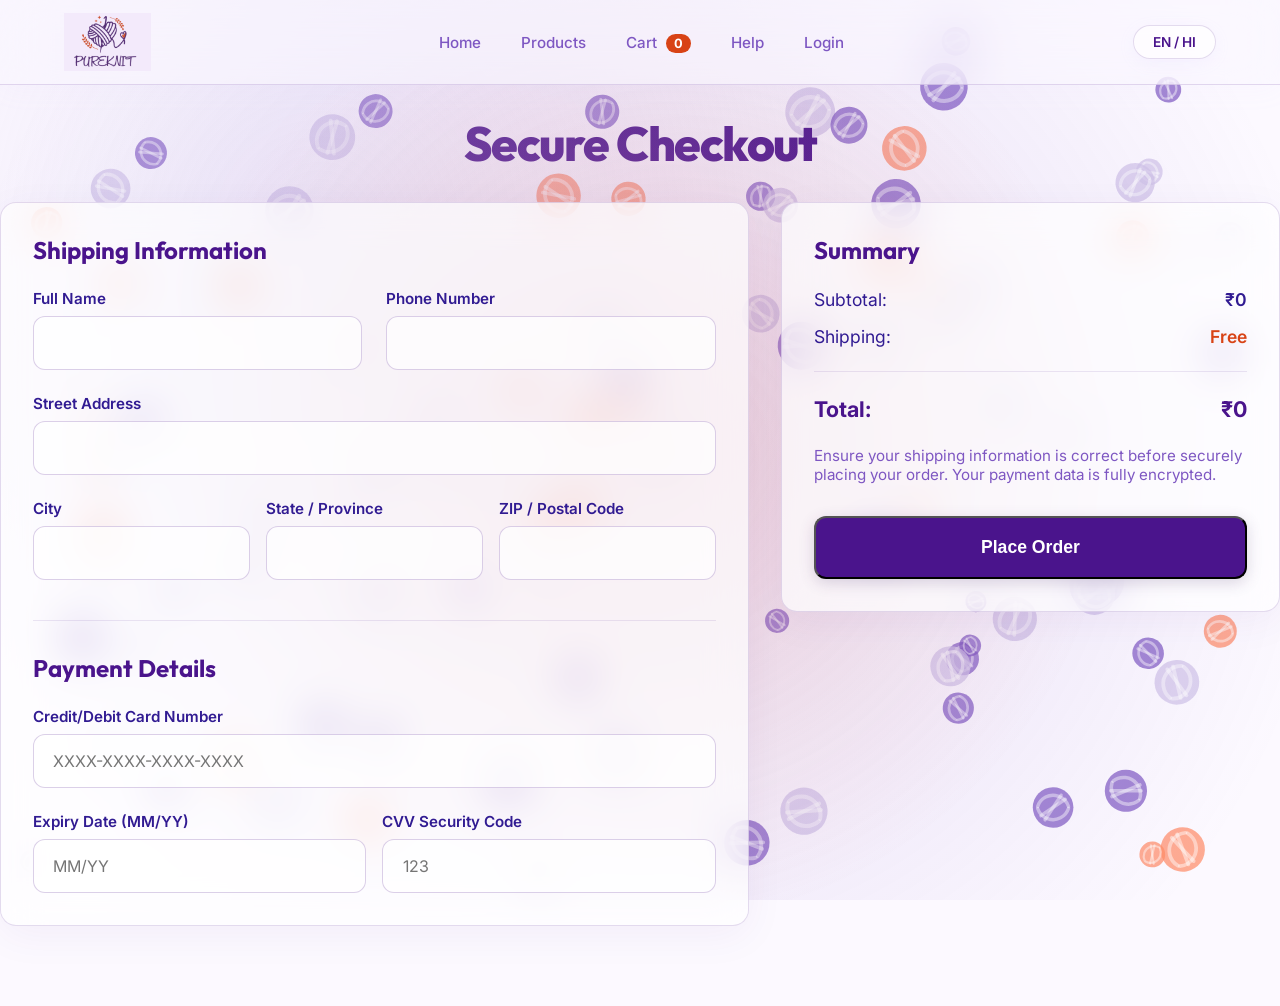
==== checkout.html @ da268388 "My first upload of PureKnit" ====
<!DOCTYPE html>
<html lang="en">
<head>
    <meta charset="UTF-8">
    <meta name="viewport" content="width=device-width, initial-scale=1.0">
    <title>PureKnit - Secure Checkout</title>
    <link rel="preconnect" href="https://fonts.googleapis.com">
    <link rel="preconnect" href="https://fonts.gstatic.com" crossorigin>
    <link href="https://fonts.googleapis.com/css2?family=Inter:wght@400;500;600&family=Outfit:wght@600;800&display=swap" rel="stylesheet">
    <link rel="stylesheet" href="style.css">
    <style>
        .checkout-grid {
            display: grid;
            grid-template-columns: 1.5fr 1fr;
            gap: 2rem;
            align-items: start;
        }
        @media(max-width: 768px) {
            .checkout-grid {
                grid-template-columns: 1fr;
            }
        }
    </style>
</head>
<body>
    <div id="glow"></div>
    <canvas id="bg-canvas"></canvas>

    <nav class="navbar">
        <a href="index.html" class="logo">
            <img src="logonew.png" alt="PureKnit Logo" title="PureKnit | Soft Hosiery Marketplace">
        </a>
        <ul class="nav-links">
            <li><a href="index.html" data-lang="nav_home">Home</a></li>
            <li><a href="products.html" data-lang="nav_products">Products</a></li>
            <li><a href="cart.html"><span data-lang="nav_cart">Cart</span> <span class="cart-badge">0</span></a></li>
            <li><a href="help.html" data-lang="nav_help">Help</a></li>
            <li><a href="login.html" data-lang="nav_login">Login</a></li>
        </ul>
        <button id="langToggleBtn" class="lang-toggle">EN / HI</button>
    </nav>

    <main class="container" style="padding-top: 2rem; padding-bottom: 5rem;">
        <h1 class="page-title" data-lang="title_checkout" style="text-align:center; margin-bottom:2rem;">Secure Checkout</h1>
        
        <form onsubmit="processCheckout(event)" class="checkout-grid">
            <div class="glass-card" style="padding: 2rem; border-radius: 16px;">
                <h3 data-lang="header_shipping" style="margin-bottom:1.5rem; font-family:'Outfit'; font-size:1.5rem; color:var(--text-heading);">Shipping Information</h3>
                
                <div class="form-group" style="display:flex; gap:1.5rem; margin-bottom:0;">
                    <div style="flex:1;">
                        <label data-lang="label_name">Full Name</label>
                        <input type="text" required style="margin-bottom:1.5rem;">
                    </div>
                    <div style="flex:1;">
                        <label data-lang="label_phone">Phone Number</label>
                        <input type="tel" required style="margin-bottom:1.5rem;">
                    </div>
                </div>
                
                <div class="form-group">
                    <label data-lang="label_address">Street Address</label>
                    <input type="text" required>
                </div>
                
                <div class="form-group" style="display:flex; gap:1rem; margin-bottom:0;">
                    <div style="flex:1;">
                        <label data-lang="label_city">City</label>
                        <input type="text" required style="margin-bottom:1.5rem;">
                    </div>
                    <div style="flex:1;">
                        <label data-lang="label_state">State / Province</label>
                        <input type="text" required style="margin-bottom:1.5rem;">
                    </div>
                    <div style="flex:1;">
                        <label data-lang="label_zip">ZIP / Postal Code</label>
                        <input type="text" required style="margin-bottom:1.5rem;">
                    </div>
                </div>

                <hr style="border:none; border-top:1px solid rgba(74,20,140,0.1); margin: 1rem 0 2rem;">

                <h3 data-lang="header_payment" style="margin-bottom:1.5rem; font-family:'Outfit'; font-size:1.5rem; color:var(--text-heading);">Payment Details</h3>
                <div class="form-group">
                    <label data-lang="label_card">Credit/Debit Card Number</label>
                    <input type="text" placeholder="XXXX-XXXX-XXXX-XXXX" required>
                </div>
                <div class="form-group" style="display:flex; gap:1rem; margin-bottom:0;">
                    <div style="flex:1;">
                        <label data-lang="label_expiry">Expiry Date (MM/YY)</label>
                        <input type="text" placeholder="MM/YY" required>
                    </div>
                    <div style="flex:1;">
                        <label data-lang="label_cvv">CVV Security Code</label>
                        <input type="password" placeholder="123" required>
                    </div>
                </div>
            </div>
            
            <div class="glass-card" style="padding: 2rem; border-radius: 16px; position: sticky; top: 120px;">
                <h3 data-lang="cart_summary" style="margin-bottom:1.5rem; font-family:'Outfit'; font-size:1.5rem; color:var(--text-heading);">Summary</h3>
                
                <div id="checkout-dynamic-summary">
                    <!-- Dynamic Summary Rendered by JS -->
                </div>

                <div style="color:var(--text-muted); margin-bottom:2rem; font-size:0.95rem;">
                    Ensure your shipping information is correct before securely placing your order. 
                    Your payment data is fully encrypted.
                </div>
                
                <div id="checkout-success" class="success-msg" style="text-align:center; padding:1.5rem; font-size:1.1rem; border-radius:12px; margin-bottom:1rem; display:none;" data-lang="msg_order_success">
                    Order Placed Successfully! Thank you.
                </div>
                <button type="submit" class="btn btn-primary" data-lang="btn_place_order" style="width:100%; border-radius:12px; padding:1.2rem; font-size:1.1rem;">Place Order</button>
            </div>
        </form>
    </main>

    <script src="script.js"></script>
</body>
</html>
---- style.css ----
:root {
  --bg-color: #fcf9ff; /* Ultra light lavender to match logo background */
  --surface: rgba(255, 255, 255, 0.7); 
  --border: rgba(74, 20, 140, 0.15); 
  --text-main: #311b92; /* Deep purple text */
  --text-heading: #4a148c; /* Strong purple headers */
  --text-muted: #7e57c2; /* Soft muted purple */
  --accent: #d84315; /* Rust Orange from the new logo */
  --accent-secondary: #ff8a65; 
  
  /* Interactive Glow Colors tweaked for new logo */
  --glow-pink: rgba(255, 138, 101, 0.2); /* Orange glow */
  --glow-purple: rgba(126, 87, 194, 0.2); /* Deep purple glow */
  --glow-mauve: rgba(209, 196, 233, 0.25); /* Lavender glow */
  
  --transition: all 0.4s cubic-bezier(0.25, 0.8, 0.25, 1);
}

* { margin: 0; padding: 0; box-sizing: border-box; }

body {
  font-family: 'Inter', sans-serif;
  background-color: var(--bg-color);
  color: var(--text-main);
  min-height: 100vh;
  display: flex;
  flex-direction: column;
  position: relative;
  overflow-x: hidden;
}

/* Interactive Soft Background Glow - Multi-Layer Pastel */
#glow {
  position: fixed;
  top: 0;
  left: 0;
  width: 100vw;
  height: 100vh;
  pointer-events: none;
  background: radial-gradient(800px circle at var(--x, 50%) var(--y, 50%), var(--glow-pink), transparent 60%),
              radial-gradient(1000px circle at calc(100vw - var(--x, 50%)) calc(100vh - var(--y, 50%)), var(--glow-purple), transparent 70%),
              radial-gradient(900px circle at calc(50vw + (var(--x, 50vw) * -0.5)) calc(50vh + (var(--y, 50vh) * -0.5)), var(--glow-mauve), transparent 60%);
  z-index: 0;
}

#bg-canvas {
  position: fixed;
  top: 0;
  left: 0;
  width: 100vw;
  height: 100vh;
  pointer-events: none;
  z-index: -1;
}

/* Navbar */
.navbar {
  display: flex;
  justify-content: space-between;
  align-items: center;
  padding: 0.5rem 5%;
  height: 85px; /* Locked height so it fits perfectly */
  position: relative;
  z-index: 10;
  background: rgba(250, 247, 255, 0.6);
  backdrop-filter: blur(25px);
  -webkit-backdrop-filter: blur(25px);
  border-bottom: 1px solid var(--border);
  box-shadow: 0 4px 30px rgba(193, 182, 255, 0.05);
}

/* Logo Fix */
.logo {
  display: flex;
  align-items: center;
  text-decoration: none;
  height: 100%;
  transition: opacity 0.3s;
}

.logo:hover {
  opacity: 0.8;
}

.logo img {
  height: 85%; /* Adjusted explicitly to fill exactly 85% of navbar height */
  width: auto;
  object-fit: contain;
  mix-blend-mode: multiply; /* Multiplies the lavender background flawlessly */
}

.nav-links {
  display: flex;
  gap: 2.5rem;
  list-style: none;
}

.nav-links li a {
  text-decoration: none;
  color: var(--text-muted);
  font-size: 0.95rem;
  font-weight: 500;
  transition: var(--transition);
  position: relative;
}

.nav-links li a::after {
  content: '';
  position: absolute;
  width: 0;
  height: 2px;
  bottom: -4px;
  left: 0;
  background-color: var(--accent);
  transition: var(--transition);
}

.nav-links li a:hover::after, .nav-links li a.active::after {
  width: 100%;
}

.nav-links li a:hover, .nav-links li a.active {
  color: var(--text-heading);
}

.lang-toggle {
  background: var(--surface);
  border: 1px solid var(--border);
  color: var(--text-heading);
  padding: 0.5rem 1.2rem;
  border-radius: 20px;
  cursor: pointer;
  font-family: 'Inter';
  font-size: 0.85rem;
  font-weight: 600;
  transition: var(--transition);
  box-shadow: 0 4px 15px rgba(193, 182, 255, 0.1);
}

.lang-toggle:hover {
  background: var(--accent);
  color: white;
  border-color: var(--accent);
  box-shadow: 0 4px 20px rgba(212, 181, 228, 0.4);
}

/* Hero Section */
.hero {
  flex: 1;
  display: flex;
  justify-content: center;
  align-items: center;
  text-align: center;
  padding: 6rem 2rem;
  z-index: 10;
  position: relative;
}

.hero-content {
  max-width: 850px;
}

.badge {
  display: inline-block;
  padding: 0.4rem 1.3rem;
  border-radius: 30px;
  border: 1px solid rgba(212, 181, 228, 0.6);
  color: var(--text-heading);
  font-size: 0.8rem;
  font-weight: 600;
  letter-spacing: 1.5px;
  text-transform: uppercase;
  margin-bottom: 2rem;
  background: rgba(255, 209, 220, 0.2);
  box-shadow: 0 4px 15px rgba(255, 209, 220, 0.3);
}

h1 {
  font-family: 'Outfit', sans-serif;
  font-size: 4.5rem;
  font-weight: 800;
  line-height: 1.1;
  margin-bottom: 1.5rem;
  letter-spacing: -1.5px;
  color: var(--text-heading);
}

.hero p {
  font-size: 1.25rem;
  color: var(--text-muted);
  margin-bottom: 3.5rem;
  max-width: 650px;
  margin-left: auto;
  margin-right: auto;
  line-height: 1.7;
}

.actions {
  display: flex;
  gap: 1.2rem;
  justify-content: center;
}

.btn {
  padding: 1rem 2.5rem;
  border-radius: 30px;
  text-decoration: none;
  font-weight: 600;
  font-size: 1rem;
  transition: var(--transition);
}

.btn-primary {
  background: var(--text-heading);
  color: #ffffff;
  box-shadow: 0 4px 15px rgba(75, 48, 107, 0.2);
}

.btn-primary:hover {
  background: #2b1d3d;
  transform: translateY(-3px);
  box-shadow: 0 8px 25px rgba(75, 48, 107, 0.3);
}

.btn-outline {
  border: 2px solid var(--border);
  color: var(--text-heading);
  background: rgba(255, 255, 255, 0.2);
  backdrop-filter: blur(5px);
}

.btn-outline:hover {
  background: var(--surface);
  border-color: var(--text-heading);
  transform: translateY(-3px);
  box-shadow: 0 8px 25px rgba(193, 182, 255, 0.15);
}

/* Features */
.features {
  padding: 2rem 5% 6rem;
  z-index: 10;
  position: relative;
}

.grid {
  display: grid;
  grid-template-columns: repeat(auto-fit, minmax(320px, 1fr));
  gap: 2.5rem;
  max-width: 1200px;
  margin: 0 auto;
}

.feature-card {
  background: var(--surface);
  border: 1px solid var(--border);
  padding: 3rem 2.5rem;
  border-radius: 24px;
  backdrop-filter: blur(20px);
  transition: var(--transition);
  text-align: left;
  box-shadow: 0 10px 40px rgba(193, 182, 255, 0.05);
}

.feature-card:hover {
  border-color: rgba(212, 181, 228, 0.6);
  transform: translateY(-8px);
  box-shadow: 0 20px 50px rgba(193, 182, 255, 0.15);
  background: rgba(255, 255, 255, 0.9);
}

.icon {
  margin-bottom: 1.5rem;
  display: inline-flex;
  padding: 1.2rem;
  border-radius: 16px;
  background: rgba(212, 181, 228, 0.15);
  color: var(--text-heading);
}

.feature-card h3 {
  font-size: 1.4rem;
  margin-bottom: 1rem;
  color: var(--text-heading);
  font-family: 'Outfit';
}

.feature-card p {
  color: var(--text-muted);
  font-size: 1.05rem;
  line-height: 1.6;
}

/* Cart Badge */
.cart-badge {
  background: var(--accent);
  color: #fff;
  padding: 0.1rem 0.5rem;
  border-radius: 12px;
  font-size: 0.8rem;
  margin-left: 5px;
  font-weight: bold;
}

/* Products Grid */
.page-header {
  padding: 8rem 2rem 4rem;
  text-align: center;
  background: transparent;
  border-bottom: none;
  margin-bottom: 2rem;
}

.page-title {
  font-size: 3rem;
  color: var(--text-heading);
  font-family: 'Outfit';
  margin-bottom: 0.5rem;
}

.products-grid {
  display: grid;
  grid-template-columns: repeat(auto-fill, minmax(280px, 1fr));
  gap: 2.5rem;
  max-width: 1200px;
  margin: 0 auto;
  padding: 0 5% 6rem;
}

.product-card {
  background: var(--surface);
  backdrop-filter: blur(20px);
  -webkit-backdrop-filter: blur(20px);
  border: 1px solid var(--border);
  border-radius: 20px;
  overflow: hidden;
  box-shadow: 0 10px 40px rgba(74, 20, 140, 0.03);
  transition: var(--transition);
  display: flex;
  flex-direction: column;
}

.product-card:hover {
  transform: translateY(-8px);
  box-shadow: 0 20px 50px rgba(74, 20, 140, 0.08);
  border-color: var(--accent);
  background: rgba(255, 255, 255, 0.9);
}

.product-card img {
  width: 100%;
  height: 250px;
  object-fit: cover;
  border-bottom: 1px solid var(--border);
}

.product-info {
  padding: 1.5rem;
  text-align: center;
  display: flex;
  flex-direction: column;
  flex: 1;
}

.product-info h3 {
  font-family: 'Outfit';
  font-size: 1.25rem;
  color: var(--text-heading);
  margin-bottom: 0.5rem;
}

.product-info .price {
  font-size: 1.4rem;
  font-weight: 700;
  color: var(--accent);
  margin-bottom: 1.5rem;
}

.product-info .btn {
  margin-top: auto;
  width: 100%;
  border-radius: 12px;
  padding: 0.8rem;
  cursor: pointer;
  border: none;
}

/* Product Details Page */
.product-details-layout {
  display: flex;
  flex-direction: column;
  gap: 4rem;
  max-width: 1200px;
  margin: 6rem auto;
  padding: 0 5%;
  position: relative;
  z-index: 5;
}

@media(min-width: 768px) {
  .product-details-layout {
    flex-direction: row;
    align-items: flex-start;
  }
}

.product-image-wrapper {
  flex: 1;
  background: var(--surface);
  backdrop-filter: blur(20px);
  -webkit-backdrop-filter: blur(20px);
  border: 1px solid var(--border);
  border-radius: 24px;
  overflow: hidden;
  box-shadow: 0 10px 40px rgba(74, 20, 140, 0.05);
}

.product-image-large {
  width: 100%;
  height: auto;
  min-height: 400px;
  max-height: 600px;
  object-fit: cover;
  display: block;
}

.product-details-content {
  flex: 1;
  padding: 1rem 0;
}

.product-details-content h1 {
  font-size: 3.5rem;
  font-family: 'Outfit';
  color: var(--text-heading);
  margin-bottom: 1rem;
  line-height: 1.1;
}

.price-large {
  font-size: 2.2rem;
  font-weight: 700;
  color: var(--accent);
  margin-bottom: 1.5rem;
}

.product-description {
  font-size: 1.2rem;
  color: var(--text-muted);
  line-height: 1.7;
  margin-bottom: 2.5rem;
}

.product-details-content .actions {
  display: flex;
  gap: 1.5rem;
  flex-wrap: wrap;
  justify-content: flex-start;
}

/* Card Layout */
.cart-layout {
  display: flex;
  flex-direction: column;
  gap: 3rem;
  max-width: 1200px;
  margin: 4rem auto;
  padding: 0 5%;
  position: relative;
  z-index: 5;
}

@media(min-width: 900px) {
  .cart-layout {
    flex-direction: row;
    align-items: flex-start;
  }
}

.cart-main {
  flex: 2;
}

.cart-sidebar {
  flex: 1;
  position: sticky;
  top: 100px;
}

/* Cart Items */
.cart-items-list {
  background: var(--surface);
  backdrop-filter: blur(20px);
  -webkit-backdrop-filter: blur(20px);
  border: 1px solid var(--border);
  border-radius: 24px;
  padding: 2rem;
  box-shadow: 0 10px 40px rgba(74, 20, 140, 0.05);
  display: flex;
  flex-direction: column;
  gap: 1.5rem;
}

.cart-item {
  display: flex;
  align-items: center;
  gap: 1.5rem;
  padding-bottom: 1.5rem;
  border-bottom: 1px solid rgba(74, 20, 140, 0.1);
}

.cart-item:last-child {
  border-bottom: none;
  padding-bottom: 0;
}

.cart-item-img {
  width: 100px;
  height: 100px;
  border-radius: 16px;
  object-fit: cover;
  transition: transform 0.3s;
}

.cart-item-img:hover {
  transform: scale(1.05);
}

.cart-item-details {
  flex: 1;
}

.cart-item-details h4 {
  font-size: 1.2rem;
  color: var(--text-heading);
  margin-bottom: 0.4rem;
  font-family: 'Outfit';
}

.cart-item-actions {
  display: flex;
  align-items: center;
  gap: 1rem;
  background: rgba(74, 20, 140, 0.05);
  padding: 0.4rem 1rem;
  border-radius: 20px;
  border: 1px solid var(--border);
}

.cart-item-actions button {
  background: transparent;
  border: none;
  font-size: 1.3rem;
  cursor: pointer;
  color: var(--text-heading);
  font-weight: bold;
  padding: 0 0.5rem;
  transition: transform 0.2s, color 0.3s;
}

.cart-item-actions button:hover {
  transform: scale(1.3);
  color: var(--accent);
}

.cart-item-total {
  font-weight: 800;
  font-size: 1.2rem;
  color: var(--accent);
  width: 120px;
  text-align: right;
}

.remove-btn {
  background: transparent;
  border: none;
  color: #ff5252;
  cursor: pointer;
  font-size: 1.3rem;
  padding: 0.5rem;
  transition: transform 0.2s;
  opacity: 0.7;
}

.remove-btn:hover {
  transform: scale(1.3) rotate(90deg);
  opacity: 1;
}

/* Summary Box */
.summary-box {
  background: var(--surface);
  backdrop-filter: blur(20px);
  -webkit-backdrop-filter: blur(20px);
  border: 1px solid var(--border);
  border-radius: 24px;
  padding: 2.5rem 2rem;
  box-shadow: 0 10px 40px rgba(74, 20, 140, 0.05);
}

.summary-box h3 {
  font-family: 'Outfit';
  font-size: 1.8rem;
  color: var(--text-heading);
  margin-bottom: 1.5rem;
}

.summary-row {
  display: flex;
  justify-content: space-between;
  margin-bottom: 1rem;
  color: var(--text-main);
  font-size: 1.1rem;
}

/* Support Page Styles */
.glass-card {
  background: var(--surface);
  backdrop-filter: blur(20px);
  -webkit-backdrop-filter: blur(20px);
  border: 1px solid var(--border);
  border-radius: 24px;
  padding: 3rem 2.5rem;
  box-shadow: 0 10px 40px rgba(74, 20, 140, 0.05);
  text-align: left;
}

.contact-method {
  margin-bottom: 1.5rem;
  padding: 1.5rem;
  background: rgba(255, 255, 255, 0.5);
  border-radius: 16px;
  border: 1px solid rgba(74, 20, 140, 0.1);
  transition: transform 0.3s;
}

.contact-method:hover {
  transform: translateY(-5px);
  background: rgba(255, 255, 255, 0.8);
}

.contact-method h4 {
  color: var(--text-muted);
  font-size: 0.95rem;
  text-transform: uppercase;
  letter-spacing: 1px;
  margin-bottom: 0.5rem;
}

.contact-method p {
  color: var(--text-main);
  font-size: 1.25rem;
  font-weight: 500;
  margin: 0;
  line-height: 1.6;
}

.faq-item {
  margin-bottom: 1.5rem;
}

.faq-item h5 {
  font-size: 1.1rem;
  color: var(--text-heading);
  margin-bottom: 0.5rem;
}

.faq-item p {
  color: var(--text-muted);
  font-size: 1rem;
  line-height: 1.6;
}

@media (max-width: 768px) {
  .cart-item {
    flex-wrap: wrap;
  }
  .cart-item-total {
    text-align: left;
    width: auto;
  }
    h1 { font-size: 3rem; }
    .nav-links { display: none; }
    .hero { padding: 3rem 1.5rem; }
}

/* Authentication Interface */
.auth-layout {
  display: flex;
  justify-content: center;
  align-items: center;
  min-height: 70vh;
  position: relative;
  z-index: 5;
  padding: 4rem 5%;
}

.auth-container {
  background: var(--surface);
  backdrop-filter: blur(20px);
  -webkit-backdrop-filter: blur(20px);
  border: 1px solid var(--border);
  border-radius: 24px;
  width: 100%;
  max-width: 480px;
  padding: 3rem 2.5rem;
  box-shadow: 0 10px 40px rgba(74, 20, 140, 0.05);
}

.auth-tabs {
  display: flex;
  gap: 1.5rem;
  margin-bottom: 2rem;
  border-bottom: 2px solid rgba(74, 20, 140, 0.1);
  padding-bottom: 1rem;
}

.auth-tab {
  background: transparent;
  border: none;
  font-size: 1.2rem;
  font-family: 'Outfit';
  color: var(--text-muted);
  cursor: pointer;
  padding: 0.5rem 1rem;
  transition: var(--transition);
  position: relative;
}

.auth-tab:hover {
  color: var(--text-main);
}

.auth-tab.active {
  color: var(--text-heading);
}

.auth-tab.active::after {
  content: '';
  position: absolute;
  bottom: -18px;
  left: 0;
  width: 100%;
  height: 3px;
  background: var(--accent);
  border-radius: 3px;
}

.auth-form {
  display: none;
}

.auth-form.active {
  display: block;
  animation: fadeIn 0.4s ease forwards;
}

@keyframes fadeIn {
  from { opacity: 0; transform: translateY(10px); }
  to { opacity: 1; transform: translateY(0); }
}

.auth-form h2 {
  font-size: 2.2rem;
  font-family: 'Outfit';
  color: var(--text-heading);
  margin-bottom: 0.5rem;
}

.auth-form p {
  color: var(--text-muted);
  margin-bottom: 2rem;
  font-size: 1.05rem;
}

.form-group {
  margin-bottom: 1.5rem;
  text-align: left;
}

.form-group label {
  display: block;
  font-size: 0.95rem;
  font-weight: 600;
  color: var(--text-main);
  margin-bottom: 0.5rem;
}

.form-group input {
  width: 100%;
  padding: 1rem 1.2rem;
  border-radius: 12px;
  border: 1px solid rgba(74, 20, 140, 0.2);
  background: rgba(255,255,255,0.7);
  font-family: 'Inter';
  font-size: 1rem;
  transition: var(--transition);
}

.form-group input:focus {
  outline: none;
  border-color: var(--accent);
  box-shadow: 0 0 0 3px rgba(216, 67, 21, 0.1);
  background: #fff;
}

.error-msg {
  color: #ff5252;
  font-size: 0.95rem;
  background: rgba(255,82,82,0.1);
  padding: 0.8rem;
  border-radius: 8px;
  margin-bottom: 1rem;
  display: none;
  font-weight: 500;
}

.success-msg {
  color: #1b5e20;
  background: rgba(76,175,80,0.1);
  font-size: 0.95rem;
  padding: 0.8rem;
  border-radius: 8px;
  margin-bottom: 1rem;
  display: none;
  font-weight: 500;
}
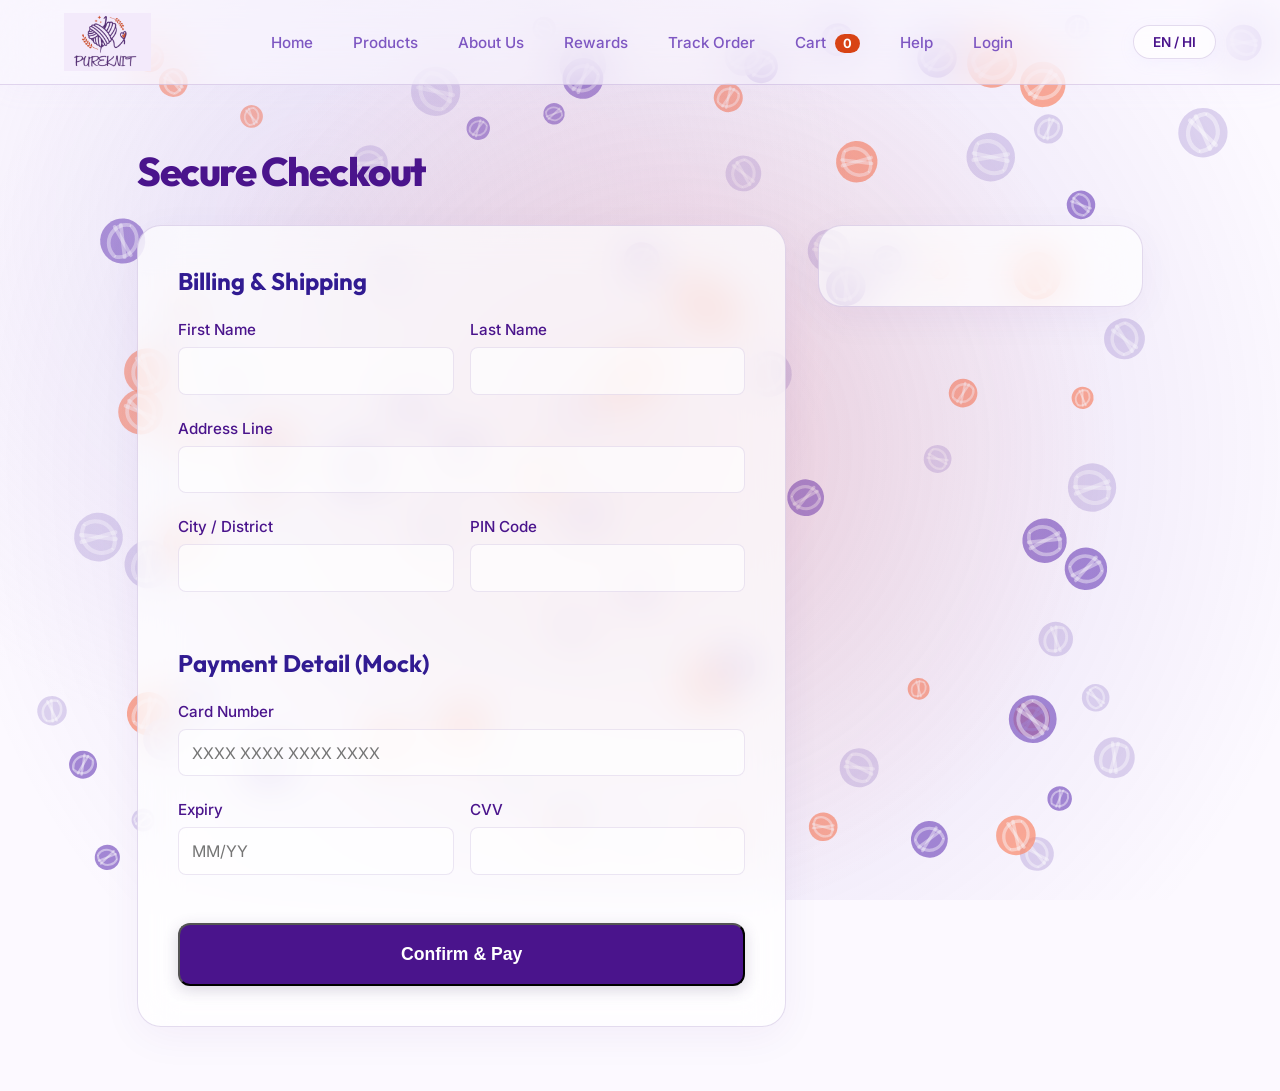
==== commit fbe15750: "Update project assets and marketplace features" ====
--- a/checkout.html
+++ b/checkout.html
@@ -3,7 +3,7 @@
 <head>
     <meta charset="UTF-8">
     <meta name="viewport" content="width=device-width, initial-scale=1.0">
-    <title>PureKnit - Secure Checkout</title>
+    <title>PureKnit - Checkout</title>
     <link rel="preconnect" href="https://fonts.googleapis.com">
     <link rel="preconnect" href="https://fonts.gstatic.com" crossorigin>
     <link href="https://fonts.googleapis.com/css2?family=Inter:wght@400;500;600&family=Outfit:wght@600;800&display=swap" rel="stylesheet">
@@ -11,11 +11,54 @@
     <style>
         .checkout-grid {
             display: grid;
-            grid-template-columns: 1.5fr 1fr;
+            grid-template-columns: 2fr 1fr;
             gap: 2rem;
-            align-items: start;
+            margin-top: 2rem;
         }
-        @media(max-width: 768px) {
+        .form-group {
+            margin-bottom: 1.5rem;
+        }
+        .form-group label {
+            display: block;
+            margin-bottom: 0.5rem;
+            color: var(--text-heading);
+            font-weight: 500;
+        }
+        .form-group input, .form-group select {
+            width: 100%;
+            padding: 0.8rem;
+            border-radius: 8px;
+            border: 1px solid rgba(74,20,140,0.1);
+            background: rgba(255,255,255,0.6);
+            font-family: 'Inter', sans-serif;
+            color: var(--text-main);
+            outline: none;
+            transition: border-color 0.2s;
+        }
+        .form-group input:focus {
+            border-color: var(--accent);
+        }
+        .success-modal {
+            display: none;
+            position: fixed;
+            top: 50%; left: 50%;
+            transform: translate(-50%, -50%);
+            background: white;
+            padding: 3rem;
+            border-radius: 20px;
+            box-shadow: 0 10px 40px rgba(74,20,140,0.2);
+            z-index: 1000;
+            text-align: center;
+        }
+        .modal-overlay {
+            display: none;
+            position: fixed;
+            top: 0; left: 0; right: 0; bottom: 0;
+            background: rgba(0,0,0,0.4);
+            backdrop-filter: blur(4px);
+            z-index: 999;
+        }
+        @media (max-width: 768px) {
             .checkout-grid {
                 grid-template-columns: 1fr;
             }
@@ -28,11 +71,14 @@
 
     <nav class="navbar">
         <a href="index.html" class="logo">
-            <img src="logonew.png" alt="PureKnit Logo" title="PureKnit | Soft Hosiery Marketplace">
+            <img src="assets/logonew.png" alt="PureKnit Logo" title="PureKnit | Soft Hosiery Marketplace">
         </a>
         <ul class="nav-links">
             <li><a href="index.html" data-lang="nav_home">Home</a></li>
             <li><a href="products.html" data-lang="nav_products">Products</a></li>
+            <li><a href="about.html" data-lang="nav_about">About Us</a></li>
+            <li><a href="rewards.html" data-lang="nav_rewards">Rewards</a></li>
+            <li><a href="tracking.html" data-lang="nav_tracking">Track Order</a></li>
             <li><a href="cart.html"><span data-lang="nav_cart">Cart</span> <span class="cart-badge">0</span></a></li>
             <li><a href="help.html" data-lang="nav_help">Help</a></li>
             <li><a href="login.html" data-lang="nav_login">Login</a></li>
@@ -40,82 +86,71 @@
         <button id="langToggleBtn" class="lang-toggle">EN / HI</button>
     </nav>
 
-    <main class="container" style="padding-top: 2rem; padding-bottom: 5rem;">
-        <h1 class="page-title" data-lang="title_checkout" style="text-align:center; margin-bottom:2rem;">Secure Checkout</h1>
+    <main class="container support-layout" style="max-width: 1100px; margin: 4rem auto; position:relative; z-index:5;">
+        <h1 style="font-family:'Outfit'; font-size:2.5rem; color:var(--text-heading); margin-bottom:1rem;" data-lang="checkout_title">Secure Checkout</h1>
         
-        <form onsubmit="processCheckout(event)" class="checkout-grid">
-            <div class="glass-card" style="padding: 2rem; border-radius: 16px;">
-                <h3 data-lang="header_shipping" style="margin-bottom:1.5rem; font-family:'Outfit'; font-size:1.5rem; color:var(--text-heading);">Shipping Information</h3>
-                
-                <div class="form-group" style="display:flex; gap:1.5rem; margin-bottom:0;">
-                    <div style="flex:1;">
-                        <label data-lang="label_name">Full Name</label>
-                        <input type="text" required style="margin-bottom:1.5rem;">
+        <div class="checkout-grid">
+            <div class="glass-card" style="padding: 2.5rem;">
+                <h2 style="font-family:'Outfit'; margin-bottom: 1.5rem;" data-lang="checkout_billing">Billing & Shipping</h2>
+                <form id="checkout-form" onsubmit="handlePaymentSubmit(event)">
+                    <div style="display:grid; grid-template-columns: 1fr 1fr; gap: 1rem;">
+                        <div class="form-group">
+                            <label data-lang="checkout_fname">First Name</label>
+                            <input type="text" required>
+                        </div>
+                        <div class="form-group">
+                            <label data-lang="checkout_lname">Last Name</label>
+                            <input type="text" required>
+                        </div>
                     </div>
-                    <div style="flex:1;">
-                        <label data-lang="label_phone">Phone Number</label>
-                        <input type="tel" required style="margin-bottom:1.5rem;">
+                    <div class="form-group">
+                        <label data-lang="checkout_address">Address Line</label>
+                        <input type="text" required>
                     </div>
-                </div>
-                
-                <div class="form-group">
-                    <label data-lang="label_address">Street Address</label>
-                    <input type="text" required>
-                </div>
-                
-                <div class="form-group" style="display:flex; gap:1rem; margin-bottom:0;">
-                    <div style="flex:1;">
-                        <label data-lang="label_city">City</label>
-                        <input type="text" required style="margin-bottom:1.5rem;">
+                    <div style="display:grid; grid-template-columns: 1fr 1fr; gap: 1rem;">
+                        <div class="form-group">
+                            <label data-lang="checkout_city">City / District</label>
+                            <input type="text" required>
+                        </div>
+                        <div class="form-group">
+                            <label data-lang="checkout_pin">PIN Code</label>
+                            <input type="text" pattern="[0-9]{5,6}" title="Valid Postal/PIN code" required>
+                        </div>
                     </div>
-                    <div style="flex:1;">
-                        <label data-lang="label_state">State / Province</label>
-                        <input type="text" required style="margin-bottom:1.5rem;">
+
+                    <h2 style="font-family:'Outfit'; margin-top: 2rem; margin-bottom: 1.5rem;" data-lang="checkout_payment">Payment Detail (Mock)</h2>
+                    <div class="form-group">
+                        <label data-lang="checkout_card">Card Number</label>
+                        <input type="text" placeholder="XXXX XXXX XXXX XXXX" pattern="[0-9\s]+" required>
                     </div>
-                    <div style="flex:1;">
-                        <label data-lang="label_zip">ZIP / Postal Code</label>
-                        <input type="text" required style="margin-bottom:1.5rem;">
+                    <div style="display:grid; grid-template-columns: 1fr 1fr; gap: 1rem;">
+                        <div class="form-group">
+                            <label data-lang="checkout_expiry">Expiry</label>
+                            <input type="text" placeholder="MM/YY" required>
+                        </div>
+                        <div class="form-group">
+                            <label>CVV</label>
+                            <input type="password" maxlength="4" required>
+                        </div>
                     </div>
-                </div>
 
-                <hr style="border:none; border-top:1px solid rgba(74,20,140,0.1); margin: 1rem 0 2rem;">
+                    <button type="submit" class="btn btn-primary" style="width: 100%; padding: 1.2rem; margin-top: 1.5rem; font-size: 1.1rem; border-radius: 12px; cursor:pointer;" data-lang="checkout_paybtn">Confirm & Pay</button>
+                </form>
+            </div>
 
-                <h3 data-lang="header_payment" style="margin-bottom:1.5rem; font-family:'Outfit'; font-size:1.5rem; color:var(--text-heading);">Payment Details</h3>
-                <div class="form-group">
-                    <label data-lang="label_card">Credit/Debit Card Number</label>
-                    <input type="text" placeholder="XXXX-XXXX-XXXX-XXXX" required>
-                </div>
-                <div class="form-group" style="display:flex; gap:1rem; margin-bottom:0;">
-                    <div style="flex:1;">
-                        <label data-lang="label_expiry">Expiry Date (MM/YY)</label>
-                        <input type="text" placeholder="MM/YY" required>
-                    </div>
-                    <div style="flex:1;">
-                        <label data-lang="label_cvv">CVV Security Code</label>
-                        <input type="password" placeholder="123" required>
-                    </div>
-                </div>
+            <div class="glass-card" style="padding: 2.5rem; height: fit-content;" id="checkout-summary-box">
+                <!-- script.js will perfectly renderCheckoutSummary() dynamically here -->
             </div>
-            
-            <div class="glass-card" style="padding: 2rem; border-radius: 16px; position: sticky; top: 120px;">
-                <h3 data-lang="cart_summary" style="margin-bottom:1.5rem; font-family:'Outfit'; font-size:1.5rem; color:var(--text-heading);">Summary</h3>
-                
-                <div id="checkout-dynamic-summary">
-                    <!-- Dynamic Summary Rendered by JS -->
-                </div>
+        </div>
+    </main>
 
-                <div style="color:var(--text-muted); margin-bottom:2rem; font-size:0.95rem;">
-                    Ensure your shipping information is correct before securely placing your order. 
-                    Your payment data is fully encrypted.
-                </div>
-                
-                <div id="checkout-success" class="success-msg" style="text-align:center; padding:1.5rem; font-size:1.1rem; border-radius:12px; margin-bottom:1rem; display:none;" data-lang="msg_order_success">
-                    Order Placed Successfully! Thank you.
-                </div>
-                <button type="submit" class="btn btn-primary" data-lang="btn_place_order" style="width:100%; border-radius:12px; padding:1.2rem; font-size:1.1rem;">Place Order</button>
-            </div>
-        </form>
-    </main>
+    <div class="modal-overlay" id="success-overlay"></div>
+    <div class="success-modal" id="success-modal">
+        <div style="font-size: 4rem; color: #4caf50; margin-bottom: 1rem;">&#10004;</div>
+        <h2 style="font-family:'Outfit'; font-size: 2rem; color: var(--text-heading); margin-bottom: 1rem;" data-lang="checkout_success">Order Confirmed!</h2>
+        <p style="color: var(--text-main); line-height: 1.6; margin-bottom: 2rem;" data-lang="checkout_success_desc">Your premium hosiery is being prepared for dispatch. A tracking link has been emailed to you.</p>
+        <button onclick="window.location.href='index.html'" class="btn btn-primary" style="padding: 1rem 2rem; border-radius: 12px;" data-lang="checkout_return">Return Home</button>
+    </div>
 
     <script src="script.js"></script>
 </body>
